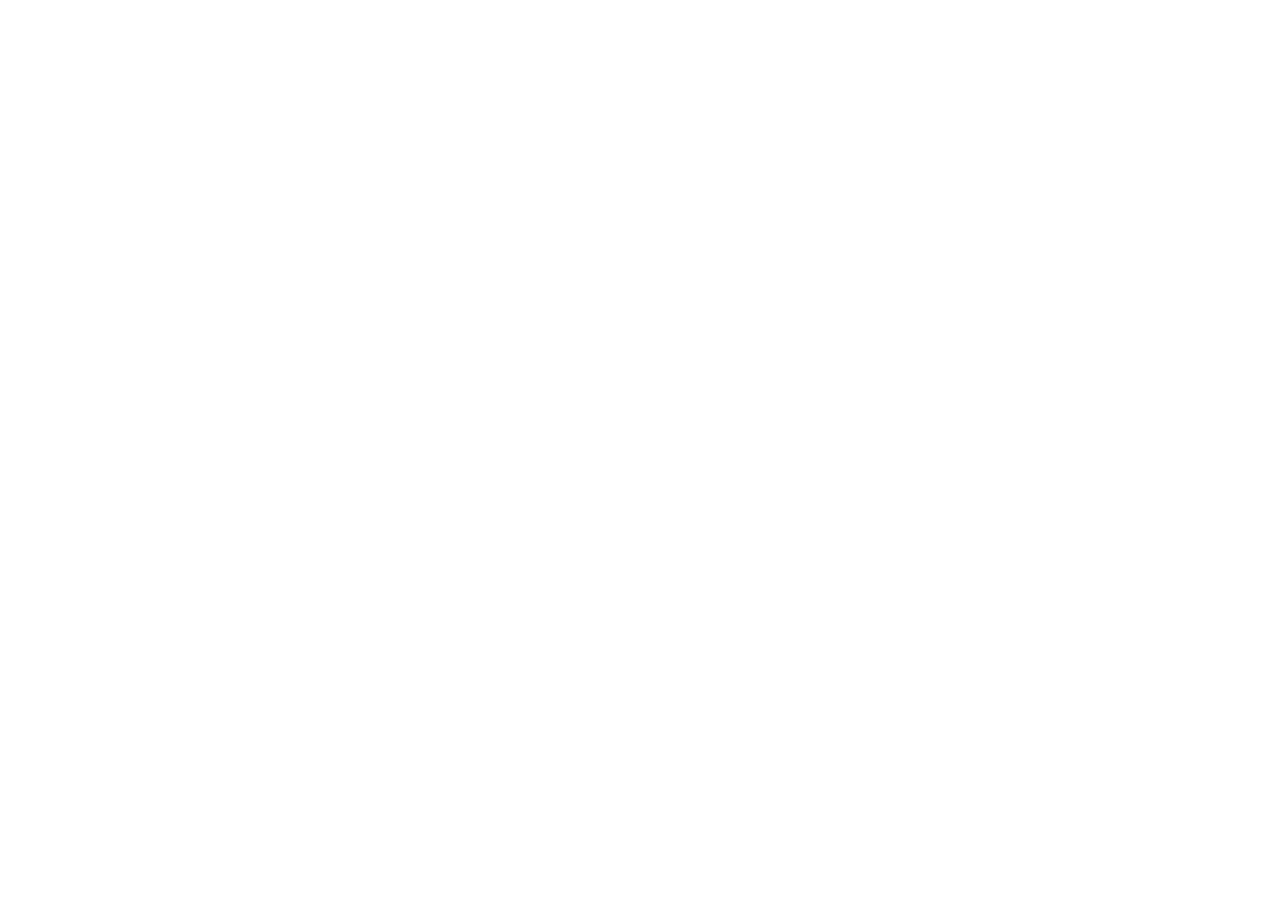
==== templates/index.html @ a6ef11ea "Initial wedding website" ====
<!doctype html>
<html lang="es">
<head>
  <meta charset="utf-8">
  <meta name="viewport" content="width=device-width, initial-scale=1, viewport-fit=cover">
  <meta name="theme-color" content="#f7f2e8">
  <title>Madro & David · Boda</title>
  <link rel="preconnect" href="https://fonts.googleapis.com">
  <link rel="preconnect" href="https://fonts.gstatic.com" crossorigin>
  <link href="https://fonts.googleapis.com/css2?family=Cormorant+Garamond:ital,wght@0,500;0,600;1,500&family=Josefin+Sans:wght@300;400;500;600&display=swap" rel="stylesheet">
  <link rel="stylesheet" href="../static/css/style.css">
  <link rel="stylesheet" href="../static/css/curtain.css">
  <script defer src="../static/js/app.js"></script>
</head>
<body class="index-page">
  <main class="page">
    <div class="index-bg" aria-hidden="true"><div class="index-bg__grain"></div><div class="index-bg__glow"></div></div>
    <header class="hero hero--welcome">
      <p class="eyebrow">Boda · 18 de julio de 2026</p>
      <div class="botanical-line" aria-hidden="true">❦</div>
      <h1 class="names"><span>Madro</span><span class="names__amp">&</span><span>David</span></h1>
      <p class="date">18 de julio de 2026</p>
      <p class="lead">Estás a punto de formar parte de nuestro álbum. Cuéntanos quién eres y acepta tus tres pequeñas misiones.</p>
    </header>
    <section class="card welcome-card">
      <p class="section-kicker">Tu aventura empieza aquí</p>
      <h2 class="card__title">Cuéntanos quién eres</h2>
      <p class="card__desc">Con estos datos recuperaremos tus misiones si ya has participado.</p>
      <form id="registro-form" class="form" novalidate>
        <div class="field"><input type="text" name="nombre" id="nombre" autocomplete="given-name" required placeholder=" "><label for="nombre">Nombre</label></div>
        <div class="field"><input type="text" name="apellido1" id="apellido1" autocomplete="family-name" required placeholder=" "><label for="apellido1">Primer apellido</label></div>
        <div class="field"><input type="text" name="apellido2" id="apellido2" autocomplete="additional-name" required placeholder=" "><label for="apellido2">Segundo apellido</label></div>
        <button type="submit" class="btn">Descubrir mis misiones <span aria-hidden="true">→</span></button>
        <div id="form-alert" class="alert" role="alert" aria-live="polite"></div>
      </form>
    </section>
    <footer class="footer">Con cariño, Madro & David</footer>
  </main>
</body>
</html>
---- static/css/style.css ----
:root{--cream:#f7f2e8;--paper:#fffdf8;--ink:#3d372d;--sage:#718068;--sage-dark:#53634d;--terracotta:#af7659;--gold:#b78b56;--line:rgba(75,62,45,.14);--muted:#756e63}*{box-sizing:border-box}html,body{margin:0;min-height:100%;background:var(--cream);color:var(--ink)}body{font-family:"Josefin Sans",sans-serif;font-size:16px}.page{min-height:100vh;max-width:570px;margin:auto;padding:20px 18px 36px;position:relative}.index-bg{position:fixed;inset:0;pointer-events:none;z-index:-1;background:radial-gradient(circle at 90% 12%,rgba(183,139,86,.15),transparent 24rem),radial-gradient(circle at 8% 80%,rgba(113,128,104,.12),transparent 25rem)}.index-bg__grain{inset:0;position:absolute;opacity:.23;background-image:radial-gradient(rgba(61,55,45,.25) .55px,transparent .7px);background-size:7px 7px}.hero{text-align:center;padding:24px 6px 17px}.hero--welcome{padding-top:38px}.eyebrow,.section-kicker{font-size:10px;letter-spacing:.19em;text-transform:uppercase;color:var(--sage-dark);font-weight:600}.eyebrow{margin:0 0 12px}.botanical-line{color:var(--gold);font-size:22px;line-height:1}.names{font:600 clamp(44px,13vw,65px)/.86 "Cormorant Garamond",serif;margin:11px 0 14px;letter-spacing:-.035em}.names span{display:inline-block}.names__amp{color:var(--terracotta);font-size:.72em;font-style:italic;padding:0 .07em}.date,.subtitle{color:var(--muted);margin:0;font-size:14px}.lead{max-width:34ch;margin:20px auto 0;color:var(--muted);font-size:14px;line-height:1.6}.card,.mission-card{background:rgba(255,253,248,.8);border:1px solid var(--line);box-shadow:0 14px 38px rgba(79,63,40,.08)}.card{border-radius:5px;padding:24px 20px;position:relative}.card:before,.card:after{content:"";position:absolute;width:30px;border-top:1px solid var(--gold);top:14px}.card:before{left:14px}.card:after{right:14px}.welcome-card{margin-top:7px}.section-kicker{margin:0 0 7px}.card__title{font:600 31px/1 "Cormorant Garamond",serif;margin:0 0 9px}.card__desc{color:var(--muted);font-size:13px;line-height:1.5;margin:0 0 13px}.form{display:flex;flex-direction:column;gap:12px}.field{position:relative;padding-top:17px}.field input,.input{width:100%;background:transparent;border:0;border-bottom:1px solid var(--line);border-radius:0;color:var(--ink);font:16px "Josefin Sans",sans-serif;outline:0;padding:8px 1px}.field input:focus,.input:focus{border-color:var(--sage)}.field label{position:absolute;bottom:30px;left:1px;color:var(--muted);transition:.18s ease}.field input:focus+label,.field input:not(:placeholder-shown)+label{color:var(--sage-dark);font-size:11px;transform:translateY(-18px)}.btn{border:0;border-radius:2px;background:var(--sage-dark);color:#fffdf8;cursor:pointer;font:600 12px "Josefin Sans",sans-serif;letter-spacing:.1em;text-transform:uppercase;margin-top:10px;padding:16px;transition:transform .2s,background .2s}.btn:active{transform:scale(.98)}.btn:disabled{opacity:.7}.btn span{font-size:18px;margin-left:6px}.alert{display:none}.alert.error{display:block;color:#9c3f37;font-size:13px;margin-top:5px}.footer{color:var(--muted);font:italic 17px "Cormorant Garamond",serif;text-align:center;margin-top:25px}.top-bar{padding-top:4px}.link{color:var(--sage-dark);font-size:12px;text-decoration:none}.ornament{display:block;color:var(--gold);letter-spacing:.3em;font-size:13px;margin-bottom:9px}.hero h1{font:600 42px/1 "Cormorant Garamond",serif;margin:5px 0 8px}.progress-wrap{text-align:center;margin:3px 0 13px}.progress-pill{border:1px solid rgba(113,128,104,.3);border-radius:30px;color:var(--sage-dark);display:inline-block;font-size:11px;letter-spacing:.08em;padding:9px 14px}.missions-intro{color:var(--muted);font-size:13px;line-height:1.5;margin:0 auto 16px;max-width:37ch;text-align:center}.mission-list{display:grid;gap:14px}.mission-card{border-radius:4px;padding:16px}.mission-header{align-items:center;display:flex;gap:12px}.mission-number{align-items:center;background:var(--sage);border-radius:50%;color:white;display:flex;flex:none;font:600 18px "Cormorant Garamond",serif;height:31px;justify-content:center;width:31px}.mission-text{font:600 22px/1.05 "Cormorant Garamond",serif;margin:0}.mission-body{margin-top:15px}.mission-preview{border-radius:3px;display:block;height:230px;object-fit:cover;width:100%}.upload-form{margin-top:4px}.upload-zone{align-items:center;background:rgba(113,128,104,.06);border:1px dashed rgba(83,99,77,.48);cursor:pointer;display:flex;flex-direction:column;padding:21px 12px;text-align:center}.upload-zone input{height:1px;opacity:0;position:absolute;width:1px}.icon{color:var(--terracotta);font-size:29px;line-height:1}.upload-hint{font:600 13px "Josefin Sans",sans-serif;margin-top:8px}.upload-subhint{color:var(--muted);font-size:10px;margin-top:5px}.mission-status{color:var(--muted);font-size:12px;margin:12px 0 1px;text-align:center}.mission-status.done{color:var(--sage-dark);font-weight:600}.mission-status.loading{color:var(--terracotta)}.gallery-grid{display:grid;gap:10px;grid-template-columns:1fr 1fr}.gallery-item{background:var(--paper);border:1px solid var(--line);border-radius:4px;overflow:hidden}.gallery-item img{display:block;height:155px;object-fit:cover;width:100%}.gallery-meta{padding:9px}.guest-name{font-size:11px;font-weight:600}.mission-label{color:var(--muted);font-size:10px;margin-top:4px}.stats-row{display:flex;gap:10px;margin:5px 0 15px}.stat-box{background:var(--paper);border:1px solid var(--line);flex:1;padding:13px;text-align:center}.num{font:600 29px/1 "Cormorant Garamond",serif}.label{color:var(--muted);font-size:10px;margin-top:4px;text-transform:uppercase}.empty-state{text-align:center}.footer-note{color:var(--muted);font-size:11px;text-align:center;margin:20px 0}.curtain{display:flex;inset:0;overflow:hidden;pointer-events:none;position:fixed;z-index:9999}.curtain__panel{background:linear-gradient(100deg,#e9e7df 0%,#fff 17%,#f3f1eb 43%,#fff 63%,#e4e2dc 100%);box-shadow:inset 0 0 35px rgba(64,56,45,.11);height:100%;position:relative;width:50%}.curtain__panel:after{background:repeating-linear-gradient(90deg,transparent 0,rgba(108,97,80,.07) 12px,transparent 27px);content:"";inset:0;position:absolute}.curtain--open .curtain__panel--left{animation:curtain-left 1.45s cubic-bezier(.65,0,.28,1) forwards}.curtain--open .curtain__panel--right{animation:curtain-right 1.45s cubic-bezier(.65,0,.28,1) forwards}@keyframes curtain-left{to{transform:translateX(-102%)}}@keyframes curtain-right{to{transform:translateX(102%)}}@media (min-width:600px){.page{padding-top:28px}.gallery-item img{height:190px}}@media (prefers-reduced-motion:reduce){*,*:before,*:after{animation-duration:.01ms!important;transition-duration:.01ms!important}}
---- static/css/curtain.css ----
.curtain{background:#fff!important}.curtain__panel{height:100%!important;overflow:hidden!important;position:relative!important;width:52%!important;will-change:transform}.curtain__panel--left{filter:drop-shadow(8px 0 9px rgba(53,43,30,.17))!important;margin-left:-2%;z-index:2}.curtain__panel--right{filter:drop-shadow(-8px 0 9px rgba(53,43,30,.17))!important;margin-right:-2%;z-index:1}.curtain__fabric{background:linear-gradient(90deg,#d9d8d2 0%,#f9f9f6 8%,#e4e3de 17%,#fff 26%,#e2e1dc 36%,#fbfbf9 47%,#dbdad5 58%,#fff 68%,#e2e1dc 79%,#fafaf7 89%,#d5d4ce 100%)!important;box-shadow:inset 0 0 46px rgba(79,68,55,.12),inset 0 -18px 30px rgba(112,101,84,.06);height:100%;position:absolute;width:100%}.curtain__fabric:before{background:repeating-linear-gradient(90deg,rgba(255,255,255,.25) 0 2px,rgba(76,67,55,.09) 3px 5px,rgba(255,255,255,.2) 7px 16px);content:"";inset:0;mix-blend-mode:multiply;opacity:.38;position:absolute}.curtain__fabric:after{background:linear-gradient(90deg,transparent,rgba(255,255,255,.75),transparent);content:"";height:100%;left:-30%;position:absolute;top:0;transform:skewX(-11deg);width:35%}.curtain__panel--left .curtain__fabric{clip-path:polygon(0 0,100% 0,96% 7%,100% 14%,94% 22%,99% 31%,93% 40%,99% 50%,94% 60%,100% 69%,95% 79%,100% 88%,96% 100%,0 100%)}.curtain__panel--right .curtain__fabric{clip-path:polygon(4% 0,100% 0,100% 100%,4% 100%,0 88%,5% 79%,0 69%,6% 60%,1% 50%,7% 40%,1% 31%,6% 22%,0 14%,4% 7%)}.curtain--open .curtain__panel--left{animation:curtain-wave-left 1.85s cubic-bezier(.65,.02,.22,1) forwards!important}.curtain--open .curtain__panel--right{animation:curtain-wave-right 1.85s cubic-bezier(.65,.02,.22,1) forwards!important}.curtain--open .curtain__fabric:after{animation:curtain-sheen 1.2s ease-out forwards}@keyframes curtain-wave-left{0%{transform:translateX(0) skewY(0)}28%{transform:translateX(-9%) skewY(.8deg)}100%{transform:translateX(-108%) skewY(3deg)}}@keyframes curtain-wave-right{0%{transform:translateX(0) skewY(0)}28%{transform:translateX(9%) skewY(-.8deg)}100%{transform:translateX(108%) skewY(-3deg)}}@keyframes curtain-sheen{to{transform:translateX(440%) skewX(-11deg)}}
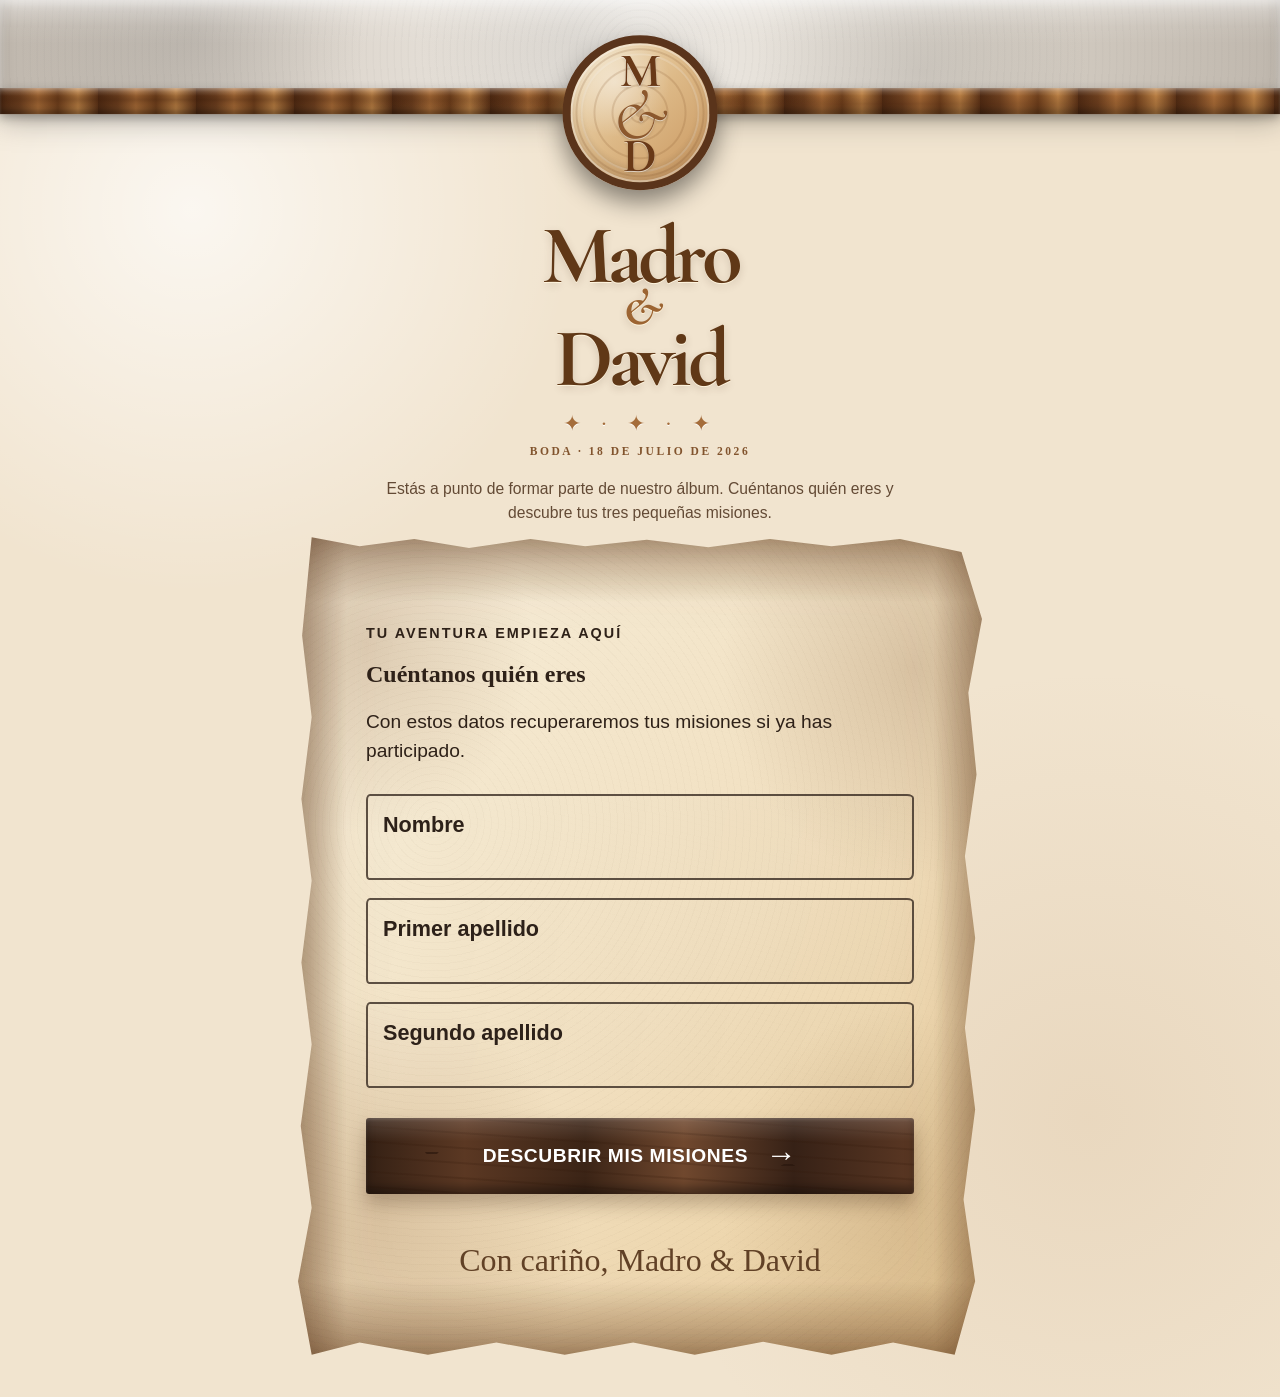
==== commit 5a3224be: "Actualiza la experiencia de bienvenida y misiones" ====
--- a/templates/index.html
+++ b/templates/index.html
@@ -3,38 +3,80 @@
 <head>
   <meta charset="utf-8">
   <meta name="viewport" content="width=device-width, initial-scale=1, viewport-fit=cover">
-  <meta name="theme-color" content="#f7f2e8">
-  <title>Madro & David · Boda</title>
+  <meta name="theme-color" content="#ead7b9">
+  <title>Madro &amp; David · Boda</title>
   <link rel="preconnect" href="https://fonts.googleapis.com">
   <link rel="preconnect" href="https://fonts.gstatic.com" crossorigin>
-  <link href="https://fonts.googleapis.com/css2?family=Cormorant+Garamond:ital,wght@0,500;0,600;1,500&family=Josefin+Sans:wght@300;400;500;600&display=swap" rel="stylesheet">
-  <link rel="stylesheet" href="../static/css/style.css">
-  <link rel="stylesheet" href="../static/css/curtain.css">
+  <link href="https://fonts.googleapis.com/css2?family=Cormorant+Garamond:ital,wght@0,500;0,600;0,700;1,500&family=Josefin+Sans:wght@300;400;500;600&display=swap" rel="stylesheet">
+  <link rel="stylesheet" href="../static/css/header-support.css">
+  <link rel="stylesheet" href="../static/css/form-pergamino.css">
+  <link rel="stylesheet" href="../static/css/wedding-copy.css">
+  <link rel="stylesheet" href="../static/css/curtains-stage.css">
   <script defer src="../static/js/app.js"></script>
+  <script defer src="../static/js/curtains-stage.js"></script>
+  <style>
+    * { box-sizing: border-box; }
+    html, body { min-height: 100%; margin: 0; }
+    body {
+      min-height: 100dvh;
+      overflow-x: hidden;
+      background:
+        radial-gradient(circle at 15% 15%, rgba(255,255,255,.7), transparent 24rem),
+        radial-gradient(circle at 85% 80%, rgba(185,141,91,.14), transparent 28rem),
+        #f1e4cf;
+    }
+  </style>
 </head>
 <body class="index-page">
-  <main class="page">
-    <div class="index-bg" aria-hidden="true"><div class="index-bg__grain"></div><div class="index-bg__glow"></div></div>
-    <header class="hero hero--welcome">
-      <p class="eyebrow">Boda · 18 de julio de 2026</p>
-      <div class="botanical-line" aria-hidden="true">❦</div>
-      <h1 class="names"><span>Madro</span><span class="names__amp">&</span><span>David</span></h1>
-      <p class="date">18 de julio de 2026</p>
-      <p class="lead">Estás a punto de formar parte de nuestro álbum. Cuéntanos quién eres y acepta tus tres pequeñas misiones.</p>
+  <header class="top-support" aria-hidden="true">
+    <div class="wood-medallion">
+      <span class="letter top-letter">M</span>
+      <span class="ampersand">&amp;</span>
+      <span class="letter bottom-letter">D</span>
+    </div>
+  </header>
+
+  <main class="pergamino">
+    <header class="wedding-hero">
+      <h1 class="wedding-hero__names"><span>Madro</span><span class="wedding-hero__amp">&amp;</span><span>David</span></h1>
+      <div class="wedding-hero__divider" aria-hidden="true">✦ · ✦ · ✦</div>
+      <p class="wedding-hero__date">Boda · 18 de julio de 2026</p>
+      <p class="wedding-hero__message">Estás a punto de formar parte de nuestro álbum. Cuéntanos quién eres y descubre tus tres pequeñas misiones.</p>
     </header>
-    <section class="card welcome-card">
-      <p class="section-kicker">Tu aventura empieza aquí</p>
-      <h2 class="card__title">Cuéntanos quién eres</h2>
-      <p class="card__desc">Con estos datos recuperaremos tus misiones si ya has participado.</p>
-      <form id="registro-form" class="form" novalidate>
-        <div class="field"><input type="text" name="nombre" id="nombre" autocomplete="given-name" required placeholder=" "><label for="nombre">Nombre</label></div>
-        <div class="field"><input type="text" name="apellido1" id="apellido1" autocomplete="family-name" required placeholder=" "><label for="apellido1">Primer apellido</label></div>
-        <div class="field"><input type="text" name="apellido2" id="apellido2" autocomplete="additional-name" required placeholder=" "><label for="apellido2">Segundo apellido</label></div>
-        <button type="submit" class="btn">Descubrir mis misiones <span aria-hidden="true">→</span></button>
+
+    <section class="pergamino__papel">
+      <form id="registro-form" class="formulario" novalidate>
+        <div class="intro">
+          <span class="eyebrow">Tu aventura empieza aquí</span>
+          <h2>Cuéntanos quién eres</h2>
+          <p>Con estos datos recuperaremos tus misiones si ya has participado.</p>
+        </div>
+
+        <div class="campos">
+          <div class="campo">
+            <input type="text" name="nombre" id="nombre" autocomplete="given-name" required placeholder=" ">
+            <label for="nombre">Nombre</label>
+          </div>
+          <div class="campo">
+            <input type="text" name="apellido1" id="apellido1" autocomplete="family-name" required placeholder=" ">
+            <label for="apellido1">Primer apellido</label>
+          </div>
+          <div class="campo">
+            <input type="text" name="apellido2" id="apellido2" autocomplete="additional-name" required placeholder=" ">
+            <label for="apellido2">Segundo apellido</label>
+          </div>
+        </div>
+
+        <button type="submit" class="boton-madera">Descubrir mis misiones <span class="flecha" aria-hidden="true">→</span></button>
         <div id="form-alert" class="alert" role="alert" aria-live="polite"></div>
+        <p class="firma">Con cariño, Madro &amp; David</p>
       </form>
     </section>
-    <footer class="footer">Con cariño, Madro & David</footer>
   </main>
+
+  <div class="curtain-stage" aria-hidden="true">
+    <div class="curtain-plane left"></div>
+    <div class="curtain-plane right"></div>
+  </div>
 </body>
 </html>
--- a/static/css/header-support.css
+++ b/static/css/header-support.css
@@ -0,0 +1 @@
+:root{--support-height:105px}.top-support{background:linear-gradient(to bottom,rgba(255,255,255,.42),rgba(255,255,255,.08) 25%,transparent 42%),radial-gradient(circle at 15% 30%,rgba(60,60,60,.15),transparent 16%),radial-gradient(circle at 72% 68%,rgba(90,90,90,.14),transparent 18%),radial-gradient(circle at 45% 42%,rgba(75,75,75,.10),transparent 22%),repeating-radial-gradient(circle,rgba(90,90,90,.03) 0,rgba(90,90,90,.03) 1px,transparent 2px,transparent 7px),linear-gradient(90deg,#bfb7ad,#ddd6cd 25%,#efebe5 50%,#d9d2c8 75%,#bfb7ad);box-shadow:inset 0 3px 8px rgba(255,255,255,.45),inset 0 -10px 16px rgba(0,0,0,.12),0 12px 30px rgba(0,0,0,.35);height:var(--support-height);overflow:visible;position:relative;width:100%;z-index:10}.top-support:after{background:linear-gradient(to bottom,rgba(255,255,255,.22),transparent 30%),radial-gradient(ellipse at 15% 45%,rgba(50,20,5,.35),transparent 45%),radial-gradient(ellipse at 70% 60%,rgba(60,25,8,.28),transparent 45%),repeating-linear-gradient(90deg,#4e2a13 0,#6e4120 20px,#a96d38 38px,#70411d 58px,#bb8145 78px,#5d3418 98px);box-shadow:inset 0 2px 3px rgba(255,255,255,.18),inset 0 -5px 6px rgba(0,0,0,.35),0 4px 10px rgba(0,0,0,.25);content:"";height:26px;left:0;position:absolute;right:0;top:100%;transform:translateY(-65%);z-index:1}.wood-medallion{align-items:center;aspect-ratio:1;background:radial-gradient(circle at center,rgba(125,75,35,.22) 0 4px,transparent 5px),repeating-radial-gradient(circle,transparent 0,transparent 8px,rgba(130,82,40,.18) 9px,rgba(130,82,40,.18) 10px,transparent 11px,transparent 18px),radial-gradient(circle at 32% 28%,rgba(255,255,255,.45),transparent 40%),linear-gradient(135deg,#f2e3c3,#ddb987,#c8955d);border:8px solid #5a341b;border-radius:50%;box-shadow:0 12px 25px rgba(0,0,0,.45),inset 0 0 0 2px rgba(255,255,255,.35),inset 0 -8px 12px rgba(80,45,20,.18);display:flex;flex-direction:column;justify-content:center;left:50%;position:absolute;top:100%;transform:translate(-50%,-45%);width:155px;z-index:10}.wood-medallion:before{border-radius:50%;box-shadow:inset 0 0 0 2px rgba(255,255,255,.18),inset 0 -3px 6px rgba(0,0,0,.08);content:"";inset:10px;position:absolute}.letter,.ampersand{position:relative;z-index:2}.letter{color:#693917;font-family:"Cormorant Garamond",serif;font-size:48px;font-weight:700;line-height:1;text-shadow:0 1px rgba(255,255,255,.55),0 2px 3px rgba(0,0,0,.15)}.top-letter{margin-top:2px}.bottom-letter{margin-top:-4px}.ampersand{color:#8c582d;font-family:"Cormorant Garamond",serif;font-size:72px;font-style:italic;line-height:.9;margin:-12px 0;text-shadow:0 1px rgba(255,255,255,.55),0 2px 3px rgba(0,0,0,.15)}
--- a/static/css/form-pergamino.css
+++ b/static/css/form-pergamino.css
@@ -0,0 +1 @@
+.pergamino{margin:0 auto;max-width:720px;padding:70px 18px 42px;width:94vw}.pergamino__papel{background:radial-gradient(ellipse at 10% 13%,rgba(119,71,28,.2),transparent 19%),radial-gradient(ellipse at 90% 16%,rgba(106,62,25,.18),transparent 22%),radial-gradient(ellipse at 12% 84%,rgba(124,75,29,.2),transparent 24%),radial-gradient(ellipse at 88% 82%,rgba(111,67,27,.16),transparent 21%),repeating-radial-gradient(circle at 20% 35%,rgba(104,80,55,.028) 0 1px,transparent 1px 7px),linear-gradient(135deg,#f8f0df 0%,#f4e7cd 28%,#f1dfbf 55%,#e9cc99 100%);box-shadow:inset 0 0 95px rgba(110,67,24,.18),inset 22px 0 30px rgba(86,50,20,.1),inset -22px 0 30px rgba(86,50,20,.1),0 25px 55px rgba(0,0,0,.42);clip-path:polygon(2% 0,9% 1.1%,17% .2%,25% 1.3%,34% .2%,42% 1.1%,51% .3%,60% 1.2%,69% .2%,78% 1.1%,88% .2%,97% 1.8%,100% 10%,98% 19%,99.2% 29%,97.5% 39%,99% 49%,97.5% 60%,99% 70%,97.3% 81%,99% 91%,96% 100%,87% 98.5%,78% 100%,68% 98.4%,58% 100%,49% 98.5%,39% 100%,29% 98.5%,19% 100%,9% 98.5%,2% 100%,0 91%,2% 82%,.4% 72%,2% 62%,.5% 52%,2% 42%,.5% 32%,2% 22%,.6% 12%);min-height:700px;overflow:hidden;padding:clamp(48px,8vw,88px) clamp(26px,7vw,68px) clamp(42px,7vw,76px);position:relative}.pergamino__papel:before{background:linear-gradient(to bottom,rgba(95,52,15,.38),transparent 8%),linear-gradient(to top,rgba(95,52,15,.4),transparent 9%),linear-gradient(to right,rgba(95,52,15,.32),transparent 7%),linear-gradient(to left,rgba(95,52,15,.32),transparent 7%);content:"";inset:0;mix-blend-mode:multiply;pointer-events:none;position:absolute}.pergamino__papel:after{background:repeating-linear-gradient(14deg,transparent 0 5px,rgba(109,85,58,.045) 6px);content:"";inset:0;mix-blend-mode:multiply;opacity:.22;pointer-events:none;position:absolute}.formulario{color:#2e2118;position:relative;z-index:2}.intro{margin-bottom:28px}.formulario .eyebrow{display:block;font-family:Arial,sans-serif;font-size:clamp(.7rem,1.7vw,.9rem);font-weight:800;letter-spacing:.14em;margin-bottom:8px;text-transform:uppercase}.formulario h1{font-family:Georgia,serif;font-size:clamp(2.2rem,6vw,4.8rem);letter-spacing:-.04em;line-height:.95;margin:0}.intro p{font-family:Arial,sans-serif;font-size:clamp(.95rem,2vw,1.2rem);line-height:1.5;margin:15px 0 0}.campos{display:grid;gap:18px}.campo{position:relative}.campo label{color:#2d2119;font-family:Arial,sans-serif;font-size:clamp(1rem,2.2vw,1.35rem);font-weight:700;left:17px;pointer-events:none;position:absolute;top:18px;transition:transform .16s,font-size .16s,opacity .16s;z-index:2}.campo input{background:linear-gradient(105deg,rgba(255,255,255,.05),rgba(108,76,43,.025));border:2px solid rgba(51,38,29,.78);border-radius:4px 7px 5px 3px/6px 4px 7px 5px;color:#2c2119;font-family:Arial,sans-serif;font-size:1.1rem;min-height:86px;outline:0;padding:32px 17px 13px;width:100%}.campo input:focus{background:rgba(255,250,234,.2);border-color:#74431e;box-shadow:0 0 0 4px rgba(116,67,30,.12)}.campo input:focus+label,.campo input:not(:placeholder-shown)+label{font-size:.72rem;letter-spacing:.08em;opacity:.68;text-transform:uppercase;transform:translateY(-10px)}.boton-madera{align-items:center;background:linear-gradient(to bottom,rgba(255,255,255,.15),transparent 31%),radial-gradient(ellipse at 12% 46%,rgba(25,10,3,.45) 0 8px,transparent 9px),radial-gradient(ellipse at 77% 62%,rgba(25,10,3,.35) 0 7px,transparent 8px),repeating-linear-gradient(4deg,transparent 0 6px,rgba(49,23,8,.2) 7px 8px,transparent 9px 15px),linear-gradient(90deg,#342014,#5b3823 18%,#3b2416 40%,#70482e 58%,#362116 78%,#5a3723);border:0;border-radius:3px;box-shadow:inset 0 2px 3px rgba(255,255,255,.13),inset 0 -7px 9px rgba(0,0,0,.34),0 10px 18px rgba(67,39,18,.29);color:#fff;cursor:pointer;display:flex;font-family:Arial,sans-serif;font-size:clamp(.95rem,2vw,1.2rem);font-weight:900;gap:18px;justify-content:center;letter-spacing:.03em;margin-top:30px;min-height:76px;padding:17px 22px;text-transform:uppercase;width:100%}.firma{color:#614126;font-family:"Brush Script MT","Segoe Script",cursive;font-size:clamp(1.3rem,4vw,2rem);margin:48px 0 0;text-align:center}.flecha{font-size:1.6em;line-height:1}#form-alert{color:#8d2d21;margin:14px 0 0;text-align:center}@media(max-width:600px){.pergamino{padding-top:56px}.pergamino__papel{min-height:650px}.campo input{min-height:72px}.campo label{left:14px;top:15px}.boton-madera{min-height:66px;margin-top:24px}}
--- a/static/css/wedding-copy.css
+++ b/static/css/wedding-copy.css
@@ -0,0 +1 @@
+.wedding-hero{color:#603817;padding:48px 18px 12px;text-align:center}.wedding-hero__names{font-family:"Cormorant Garamond",Georgia,serif;font-size:clamp(3rem,14vw,5.2rem);font-weight:700;letter-spacing:-.06em;line-height:.8;margin:0;text-shadow:0 1px #fff5de,0 3px 8px rgba(71,40,16,.16)}.wedding-hero__names span{display:block}.wedding-hero__amp{color:#9c6432;font-size:.62em;font-style:italic;line-height:.55;margin:.08em 0}.wedding-hero__divider{color:#a56d3b;font-size:1.35rem;letter-spacing:.35em;margin:18px 0 8px;text-shadow:0 1px #fff}.wedding-hero__date{color:#82542e;font-family:Georgia,serif;font-size:.72rem;font-weight:700;letter-spacing:.22em;margin:0;text-transform:uppercase}.wedding-hero__message{color:#634a35;font-family:Arial,sans-serif;font-size:.98rem;line-height:1.55;margin:20px auto 0;max-width:35rem}
--- a/static/css/curtains-stage.css
+++ b/static/css/curtains-stage.css
@@ -0,0 +1 @@
+.curtain-stage{inset:0;overflow:hidden;pointer-events:none;position:fixed;z-index:11000}.curtain-plane{background:linear-gradient(90deg,#d2d2ce 0%,#fff 9%,#e3e3de 19%,#fafaf8 31%,#d7d7d2 44%,#fff 56%,#e1e1dc 70%,#fdfdfb 84%,#d1d1cc 100%);box-shadow:inset 0 0 42px rgba(57,49,40,.15);height:100%;overflow:hidden;position:absolute;top:0;width:51%}.curtain-plane:before{animation:curtain-wave 3.8s ease-in-out infinite;background:repeating-linear-gradient(90deg,rgba(255,255,255,.38) 0 4px,rgba(79,71,61,.12) 7px 10px,rgba(255,255,255,.3) 16px 27px);content:"";inset:-5% -8%;position:absolute}.curtain-plane:after{background:linear-gradient(90deg,transparent,rgba(255,255,255,.7),transparent);content:"";height:100%;position:absolute;top:0;width:18%}.curtain-plane.left{left:0}.curtain-plane.left:after{right:0}.curtain-plane.right{right:0}.curtain-plane.right:before{animation-delay:-1.9s}.curtain-plane.right:after{left:0}.curtain-stage--open .curtain-plane.left{transform:translateX(-106%) skewY(2deg)}.curtain-stage--open .curtain-plane.right{transform:translateX(106%) skewY(-2deg)}.curtain-plane{transition:transform 2.7s cubic-bezier(.65,0,.2,1)}@keyframes curtain-wave{0%{transform:translateX(0) skewY(0) scaleX(1)}25%{transform:translateX(-1.5%) skewY(1.8deg) scaleX(1.03)}50%{transform:translateX(1%) skewY(-1.5deg) scaleX(.98)}75%{transform:translateX(-.8%) skewY(.8deg) scaleX(1.02)}100%{transform:translateX(0) skewY(0) scaleX(1)}}
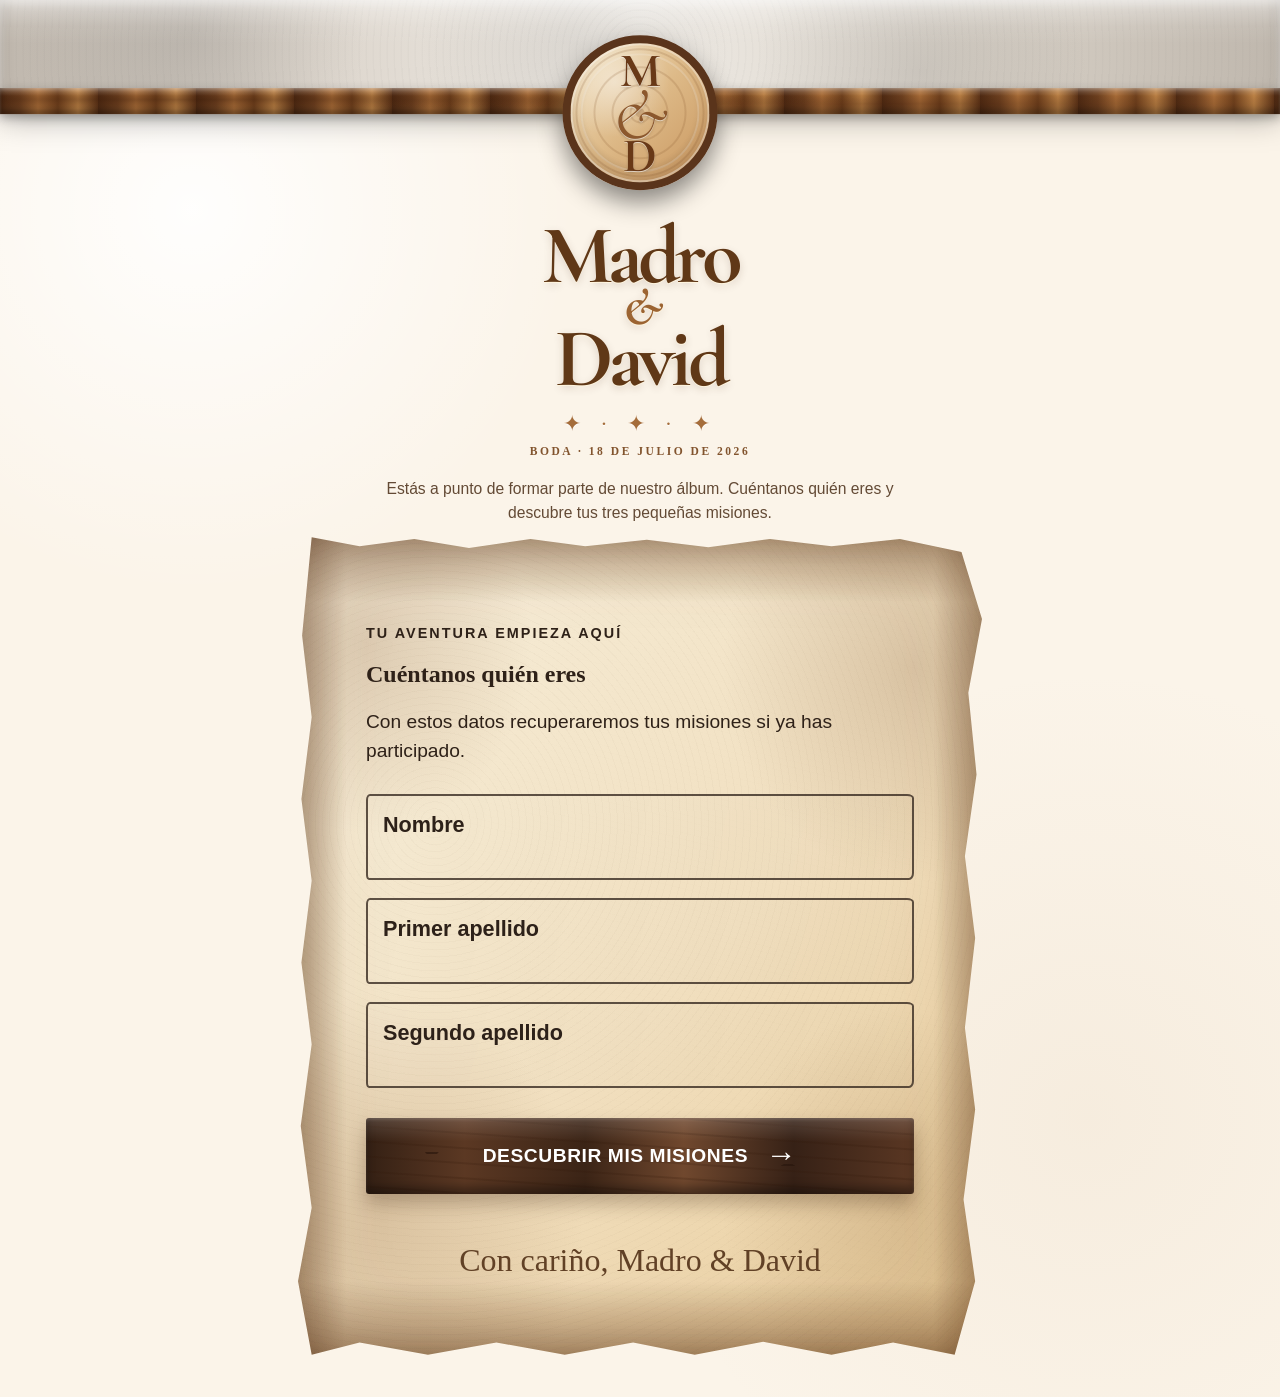
==== commit c596500e: "Aclara el fondo y añade guía de configuración" ====
--- a/templates/index.html
+++ b/templates/index.html
@@ -21,9 +21,9 @@
       min-height: 100dvh;
       overflow-x: hidden;
       background:
-        radial-gradient(circle at 15% 15%, rgba(255,255,255,.7), transparent 24rem),
-        radial-gradient(circle at 85% 80%, rgba(185,141,91,.14), transparent 28rem),
-        #f1e4cf;
+        radial-gradient(circle at 15% 15%, rgba(255,255,255,.9), transparent 24rem),
+        radial-gradient(circle at 85% 80%, rgba(202,169,126,.10), transparent 28rem),
+        #fbf4e9;
     }
   </style>
 </head>
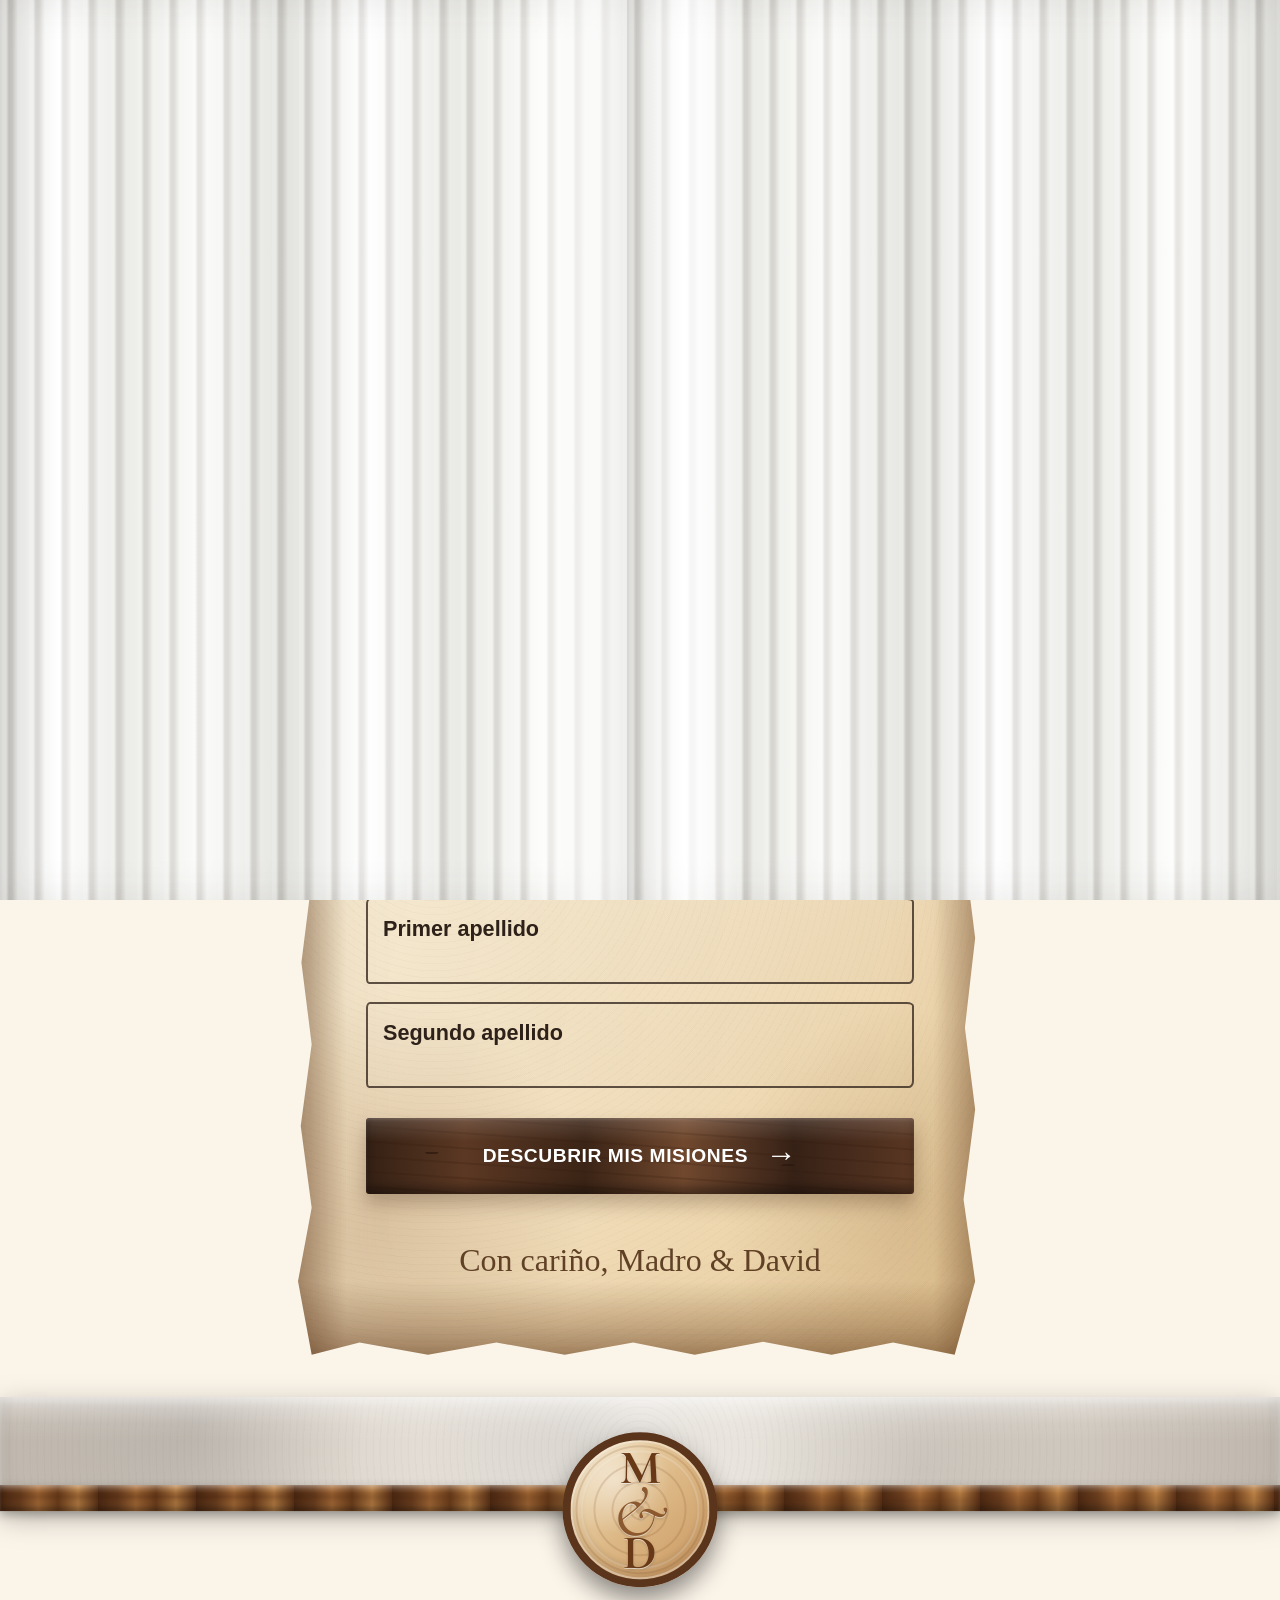
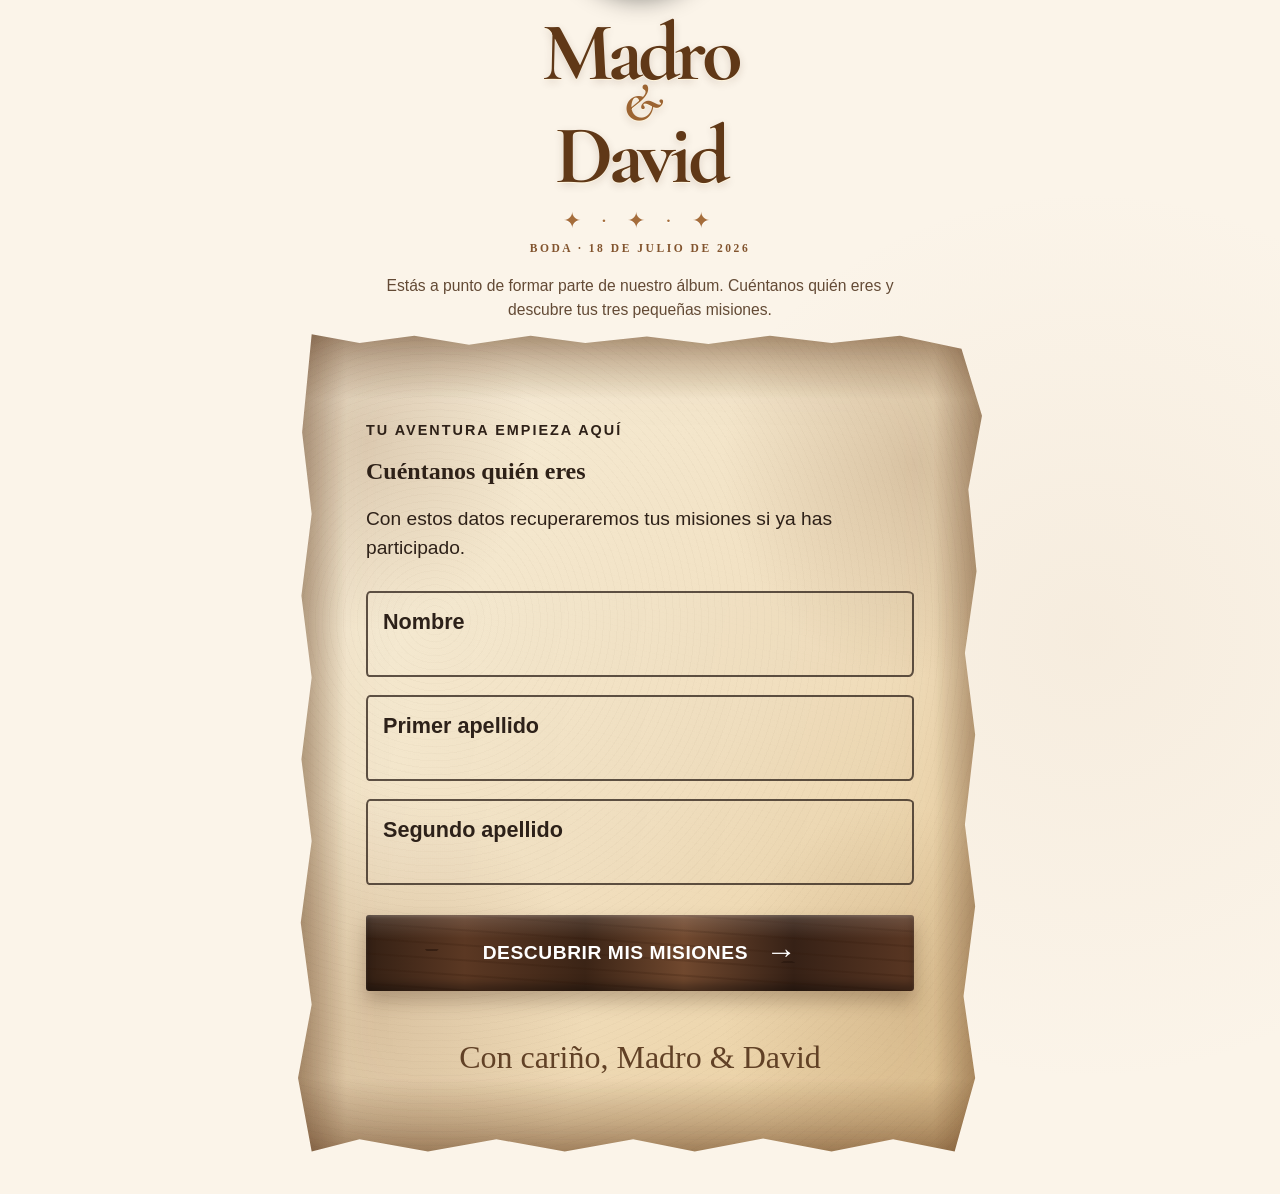
==== commit 0b7654b0: "Merge branch 'main' of https://github.com/MigueldeVicente/bodaMadroyDavid" ====
--- a/templates/index.html
+++ b/templates/index.html
@@ -80,3 +80,86 @@
   </div>
 </body>
 </html>
+
+<!doctype html>
+<html lang="es">
+<head>
+  <meta charset="utf-8">
+  <meta name="viewport" content="width=device-width, initial-scale=1, viewport-fit=cover">
+  <meta name="theme-color" content="#ead7b9">
+  <title>Madro &amp; David · Boda</title>
+  <link rel="preconnect" href="https://fonts.googleapis.com">
+  <link rel="preconnect" href="https://fonts.gstatic.com" crossorigin>
+  <link href="https://fonts.googleapis.com/css2?family=Cormorant+Garamond:ital,wght@0,500;0,600;0,700;1,500&family=Josefin+Sans:wght@300;400;500;600&display=swap" rel="stylesheet">
+  <link rel="stylesheet" href="/static/css/header-support.css">
+  <link rel="stylesheet" href="/static/css/form-pergamino.css">
+  <link rel="stylesheet" href="/static/css/wedding-copy.css">
+  <link rel="stylesheet" href="/static/css/curtains-stage.css">
+  <script defer src="/static/js/app.js"></script>
+  <script defer src="/static/js/curtains-stage.js"></script>
+  <style>
+    * { box-sizing: border-box; }
+    html, body { min-height: 100%; margin: 0; }
+    body {
+      min-height: 100dvh;
+      overflow-x: hidden;
+      background:
+        radial-gradient(circle at 15% 15%, rgba(255,255,255,.9), transparent 24rem),
+        radial-gradient(circle at 85% 80%, rgba(202,169,126,.10), transparent 28rem),
+        #fbf4e9;
+    }
+  </style>
+</head>
+<body class="index-page">
+  <header class="top-support" aria-hidden="true">
+    <div class="wood-medallion">
+      <span class="letter top-letter">M</span>
+      <span class="ampersand">&amp;</span>
+      <span class="letter bottom-letter">D</span>
+    </div>
+  </header>
+
+  <main class="pergamino">
+    <header class="wedding-hero">
+      <h1 class="wedding-hero__names"><span>Madro</span><span class="wedding-hero__amp">&amp;</span><span>David</span></h1>
+      <div class="wedding-hero__divider" aria-hidden="true">✦ · ✦ · ✦</div>
+      <p class="wedding-hero__date">Boda · 18 de julio de 2026</p>
+      <p class="wedding-hero__message">Estás a punto de formar parte de nuestro álbum. Cuéntanos quién eres y descubre tus tres pequeñas misiones.</p>
+    </header>
+
+    <section class="pergamino__papel">
+      <form id="registro-form" class="formulario" novalidate>
+        <div class="intro">
+          <span class="eyebrow">Tu aventura empieza aquí</span>
+          <h2>Cuéntanos quién eres</h2>
+          <p>Con estos datos recuperaremos tus misiones si ya has participado.</p>
+        </div>
+
+        <div class="campos">
+          <div class="campo">
+            <input type="text" name="nombre" id="nombre" autocomplete="given-name" required placeholder=" ">
+            <label for="nombre">Nombre</label>
+          </div>
+          <div class="campo">
+            <input type="text" name="apellido1" id="apellido1" autocomplete="family-name" required placeholder=" ">
+            <label for="apellido1">Primer apellido</label>
+          </div>
+          <div class="campo">
+            <input type="text" name="apellido2" id="apellido2" autocomplete="additional-name" required placeholder=" ">
+            <label for="apellido2">Segundo apellido</label>
+          </div>
+        </div>
+
+        <button type="submit" class="boton-madera">Descubrir mis misiones <span class="flecha" aria-hidden="true">→</span></button>
+        <div id="form-alert" class="alert" role="alert" aria-live="polite"></div>
+        <p class="firma">Con cariño, Madro &amp; David</p>
+      </form>
+    </section>
+  </main>
+
+  <div class="curtain-stage" aria-hidden="true">
+    <div class="curtain-plane left"></div>
+    <div class="curtain-plane right"></div>
+  </div>
+</body>
+</html>
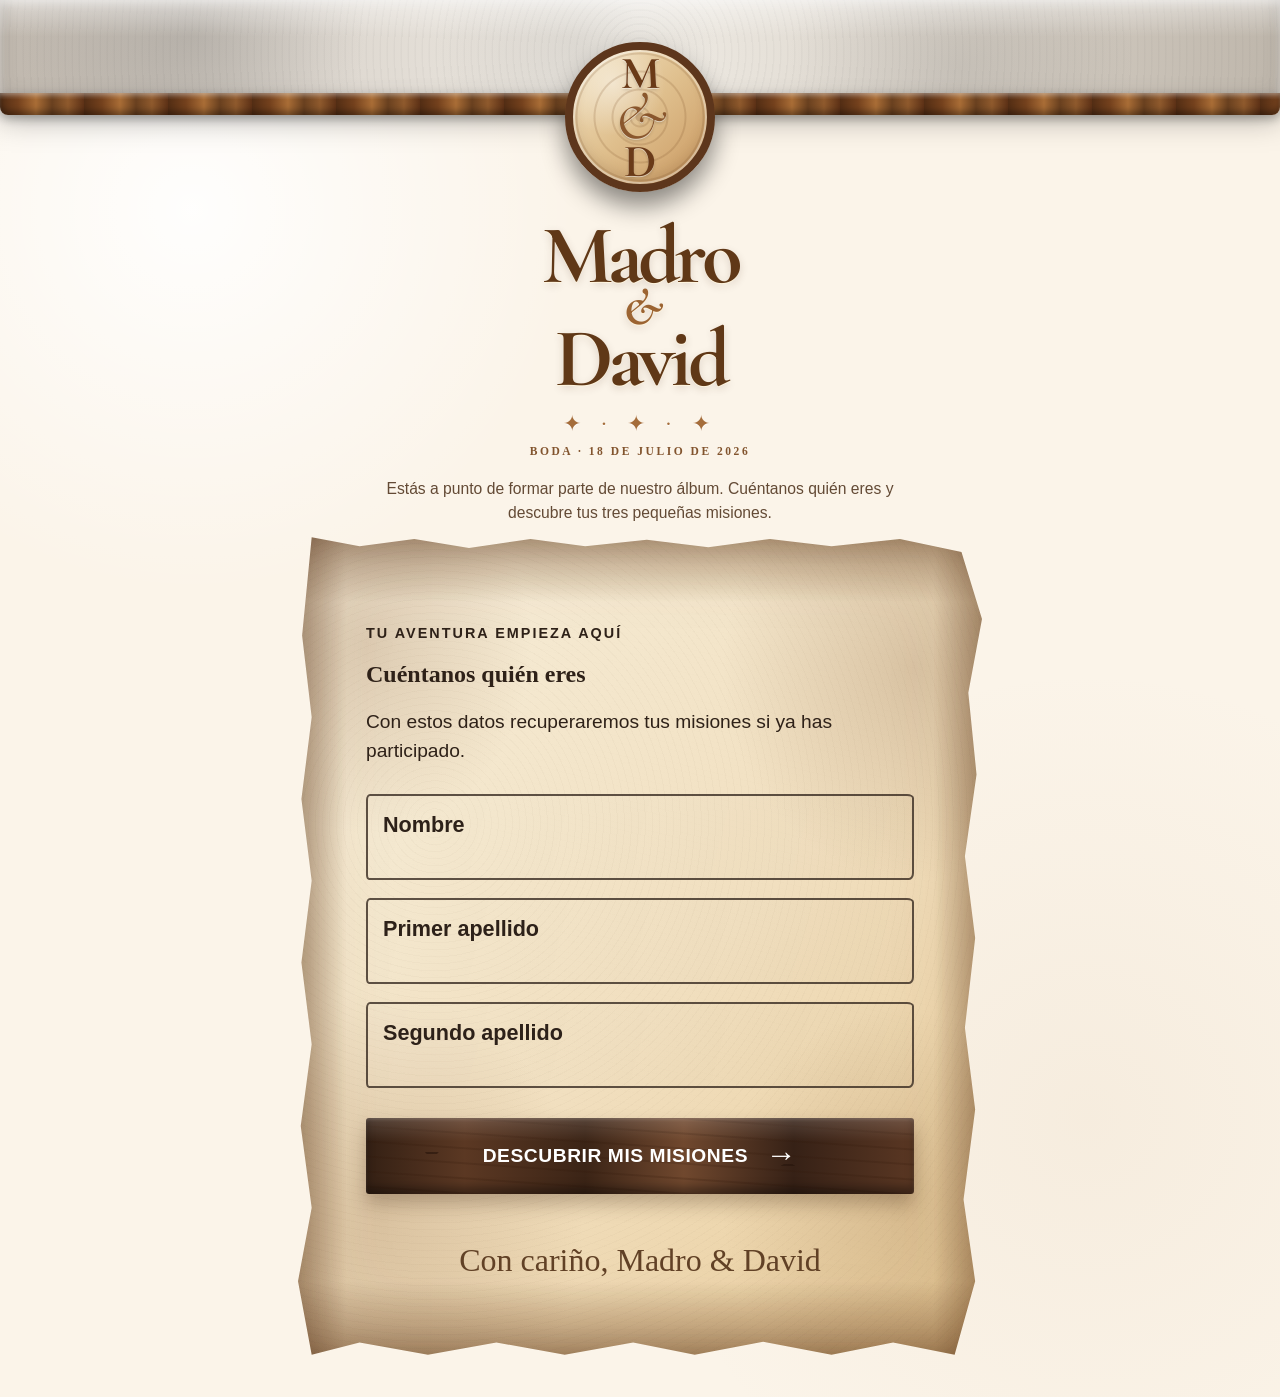
==== commit 45527a72: "Integra apertura de cortinas y corrige flujo de misiones" ====
--- a/templates/index.html
+++ b/templates/index.html
@@ -8,12 +8,12 @@
   <link rel="preconnect" href="https://fonts.googleapis.com">
   <link rel="preconnect" href="https://fonts.gstatic.com" crossorigin>
   <link href="https://fonts.googleapis.com/css2?family=Cormorant+Garamond:ital,wght@0,500;0,600;0,700;1,500&family=Josefin+Sans:wght@300;400;500;600&display=swap" rel="stylesheet">
-  <link rel="stylesheet" href="../static/css/header-support.css">
-  <link rel="stylesheet" href="../static/css/form-pergamino.css">
-  <link rel="stylesheet" href="../static/css/wedding-copy.css">
-  <link rel="stylesheet" href="../static/css/curtains-stage.css">
-  <script defer src="../static/js/app.js"></script>
-  <script defer src="../static/js/curtains-stage.js"></script>
+  <link rel="stylesheet" href="/static/css/header-support.css">
+  <link rel="stylesheet" href="/static/css/curtains-stage.css">
+  <link rel="stylesheet" href="/static/css/form-pergamino.css">
+  <link rel="stylesheet" href="/static/css/wedding-copy.css">
+  <script defer src="/static/js/app.js"></script>
+  <script defer src="/static/js/curtains-stage.js"></script>
   <style>
     * { box-sizing: border-box; }
     html, body { min-height: 100%; margin: 0; }
@@ -27,14 +27,20 @@
     }
   </style>
 </head>
-<body class="index-page">
+<body class="index-page curtain-active">
   <header class="top-support" aria-hidden="true">
     <div class="wood-medallion">
-      <span class="letter top-letter">M</span>
+      <span class="letter">M</span>
       <span class="ampersand">&amp;</span>
-      <span class="letter bottom-letter">D</span>
+      <span class="letter">D</span>
     </div>
   </header>
+
+  <div id="curtain-stage" class="curtain-stage" aria-hidden="true">
+    <div class="curtain curtain-left"></div>
+    <div class="curtain curtain-right"></div>
+    <div class="curtain-seam"></div>
+  </div>
 
   <main class="pergamino">
     <header class="wedding-hero">
@@ -74,92 +80,5 @@
     </section>
   </main>
 
-  <div class="curtain-stage" aria-hidden="true">
-    <div class="curtain-plane left"></div>
-    <div class="curtain-plane right"></div>
-  </div>
 </body>
 </html>
-
-<!doctype html>
-<html lang="es">
-<head>
-  <meta charset="utf-8">
-  <meta name="viewport" content="width=device-width, initial-scale=1, viewport-fit=cover">
-  <meta name="theme-color" content="#ead7b9">
-  <title>Madro &amp; David · Boda</title>
-  <link rel="preconnect" href="https://fonts.googleapis.com">
-  <link rel="preconnect" href="https://fonts.gstatic.com" crossorigin>
-  <link href="https://fonts.googleapis.com/css2?family=Cormorant+Garamond:ital,wght@0,500;0,600;0,700;1,500&family=Josefin+Sans:wght@300;400;500;600&display=swap" rel="stylesheet">
-  <link rel="stylesheet" href="/static/css/header-support.css">
-  <link rel="stylesheet" href="/static/css/form-pergamino.css">
-  <link rel="stylesheet" href="/static/css/wedding-copy.css">
-  <link rel="stylesheet" href="/static/css/curtains-stage.css">
-  <script defer src="/static/js/app.js"></script>
-  <script defer src="/static/js/curtains-stage.js"></script>
-  <style>
-    * { box-sizing: border-box; }
-    html, body { min-height: 100%; margin: 0; }
-    body {
-      min-height: 100dvh;
-      overflow-x: hidden;
-      background:
-        radial-gradient(circle at 15% 15%, rgba(255,255,255,.9), transparent 24rem),
-        radial-gradient(circle at 85% 80%, rgba(202,169,126,.10), transparent 28rem),
-        #fbf4e9;
-    }
-  </style>
-</head>
-<body class="index-page">
-  <header class="top-support" aria-hidden="true">
-    <div class="wood-medallion">
-      <span class="letter top-letter">M</span>
-      <span class="ampersand">&amp;</span>
-      <span class="letter bottom-letter">D</span>
-    </div>
-  </header>
-
-  <main class="pergamino">
-    <header class="wedding-hero">
-      <h1 class="wedding-hero__names"><span>Madro</span><span class="wedding-hero__amp">&amp;</span><span>David</span></h1>
-      <div class="wedding-hero__divider" aria-hidden="true">✦ · ✦ · ✦</div>
-      <p class="wedding-hero__date">Boda · 18 de julio de 2026</p>
-      <p class="wedding-hero__message">Estás a punto de formar parte de nuestro álbum. Cuéntanos quién eres y descubre tus tres pequeñas misiones.</p>
-    </header>
-
-    <section class="pergamino__papel">
-      <form id="registro-form" class="formulario" novalidate>
-        <div class="intro">
-          <span class="eyebrow">Tu aventura empieza aquí</span>
-          <h2>Cuéntanos quién eres</h2>
-          <p>Con estos datos recuperaremos tus misiones si ya has participado.</p>
-        </div>
-
-        <div class="campos">
-          <div class="campo">
-            <input type="text" name="nombre" id="nombre" autocomplete="given-name" required placeholder=" ">
-            <label for="nombre">Nombre</label>
-          </div>
-          <div class="campo">
-            <input type="text" name="apellido1" id="apellido1" autocomplete="family-name" required placeholder=" ">
-            <label for="apellido1">Primer apellido</label>
-          </div>
-          <div class="campo">
-            <input type="text" name="apellido2" id="apellido2" autocomplete="additional-name" required placeholder=" ">
-            <label for="apellido2">Segundo apellido</label>
-          </div>
-        </div>
-
-        <button type="submit" class="boton-madera">Descubrir mis misiones <span class="flecha" aria-hidden="true">→</span></button>
-        <div id="form-alert" class="alert" role="alert" aria-live="polite"></div>
-        <p class="firma">Con cariño, Madro &amp; David</p>
-      </form>
-    </section>
-  </main>
-
-  <div class="curtain-stage" aria-hidden="true">
-    <div class="curtain-plane left"></div>
-    <div class="curtain-plane right"></div>
-  </div>
-</body>
-</html>
--- a/static/css/header-support.css
+++ b/static/css/header-support.css
@@ -1 +1,113 @@
-:root{--support-height:105px}.top-support{background:linear-gradient(to bottom,rgba(255,255,255,.42),rgba(255,255,255,.08) 25%,transparent 42%),radial-gradient(circle at 15% 30%,rgba(60,60,60,.15),transparent 16%),radial-gradient(circle at 72% 68%,rgba(90,90,90,.14),transparent 18%),radial-gradient(circle at 45% 42%,rgba(75,75,75,.10),transparent 22%),repeating-radial-gradient(circle,rgba(90,90,90,.03) 0,rgba(90,90,90,.03) 1px,transparent 2px,transparent 7px),linear-gradient(90deg,#bfb7ad,#ddd6cd 25%,#efebe5 50%,#d9d2c8 75%,#bfb7ad);box-shadow:inset 0 3px 8px rgba(255,255,255,.45),inset 0 -10px 16px rgba(0,0,0,.12),0 12px 30px rgba(0,0,0,.35);height:var(--support-height);overflow:visible;position:relative;width:100%;z-index:10}.top-support:after{background:linear-gradient(to bottom,rgba(255,255,255,.22),transparent 30%),radial-gradient(ellipse at 15% 45%,rgba(50,20,5,.35),transparent 45%),radial-gradient(ellipse at 70% 60%,rgba(60,25,8,.28),transparent 45%),repeating-linear-gradient(90deg,#4e2a13 0,#6e4120 20px,#a96d38 38px,#70411d 58px,#bb8145 78px,#5d3418 98px);box-shadow:inset 0 2px 3px rgba(255,255,255,.18),inset 0 -5px 6px rgba(0,0,0,.35),0 4px 10px rgba(0,0,0,.25);content:"";height:26px;left:0;position:absolute;right:0;top:100%;transform:translateY(-65%);z-index:1}.wood-medallion{align-items:center;aspect-ratio:1;background:radial-gradient(circle at center,rgba(125,75,35,.22) 0 4px,transparent 5px),repeating-radial-gradient(circle,transparent 0,transparent 8px,rgba(130,82,40,.18) 9px,rgba(130,82,40,.18) 10px,transparent 11px,transparent 18px),radial-gradient(circle at 32% 28%,rgba(255,255,255,.45),transparent 40%),linear-gradient(135deg,#f2e3c3,#ddb987,#c8955d);border:8px solid #5a341b;border-radius:50%;box-shadow:0 12px 25px rgba(0,0,0,.45),inset 0 0 0 2px rgba(255,255,255,.35),inset 0 -8px 12px rgba(80,45,20,.18);display:flex;flex-direction:column;justify-content:center;left:50%;position:absolute;top:100%;transform:translate(-50%,-45%);width:155px;z-index:10}.wood-medallion:before{border-radius:50%;box-shadow:inset 0 0 0 2px rgba(255,255,255,.18),inset 0 -3px 6px rgba(0,0,0,.08);content:"";inset:10px;position:absolute}.letter,.ampersand{position:relative;z-index:2}.letter{color:#693917;font-family:"Cormorant Garamond",serif;font-size:48px;font-weight:700;line-height:1;text-shadow:0 1px rgba(255,255,255,.55),0 2px 3px rgba(0,0,0,.15)}.top-letter{margin-top:2px}.bottom-letter{margin-top:-4px}.ampersand{color:#8c582d;font-family:"Cormorant Garamond",serif;font-size:72px;font-style:italic;line-height:.9;margin:-12px 0;text-shadow:0 1px rgba(255,255,255,.55),0 2px 3px rgba(0,0,0,.15)}
+:root {
+  --support-height: 105px;
+  --wood-height: 22px;
+}
+
+.top-support {
+  position: relative;
+  z-index: 10;
+  width: 100%;
+  height: var(--support-height);
+  overflow: visible;
+  pointer-events: none;
+  background:
+    linear-gradient(to bottom, rgba(255, 255, 255, .45), transparent 35%),
+    radial-gradient(circle at 15% 30%, rgba(60, 60, 60, .18), transparent 16%),
+    radial-gradient(circle at 75% 65%, rgba(90, 90, 90, .15), transparent 18%),
+    radial-gradient(circle at 45% 45%, rgba(80, 80, 80, .10), transparent 20%),
+    repeating-radial-gradient(
+      circle,
+      rgba(70, 70, 70, .04) 0,
+      rgba(70, 70, 70, .04) 1px,
+      transparent 2px,
+      transparent 7px
+    ),
+    linear-gradient(90deg, #bfb7ad, #ddd7cf 25%, #f0ece5 50%, #d8d1c7 75%, #beb6ab);
+  box-shadow:
+    inset 0 3px 8px rgba(255, 255, 255, .45),
+    inset 0 -10px 18px rgba(60, 60, 60, .18),
+    0 12px 30px rgba(0, 0, 0, .35);
+}
+
+.top-support::after {
+  content: "";
+  position: absolute;
+  z-index: 1;
+  bottom: -10px;
+  left: 0;
+  width: 100%;
+  height: var(--wood-height);
+  border-radius: 0 0 8px 8px;
+  background:
+    linear-gradient(to bottom, rgba(255, 255, 255, .25), transparent 30%),
+    repeating-linear-gradient(
+      90deg,
+      #522d14 0,
+      #74411d 18px,
+      #a96d36 36px,
+      #69401f 52px,
+      #8f5a2d 68px,
+      #5d3116 84px
+    );
+  box-shadow:
+    inset 0 2px 3px rgba(255, 255, 255, .15),
+    inset 0 -4px 6px rgba(0, 0, 0, .35),
+    0 4px 10px rgba(0, 0, 0, .25);
+}
+
+.wood-medallion {
+  position: absolute;
+  z-index: 2;
+  top: 100%;
+  left: 50%;
+  display: flex;
+  width: clamp(116px, 18vw, 150px);
+  aspect-ratio: 1;
+  flex-direction: column;
+  align-items: center;
+  justify-content: center;
+  transform: translate(-50%, -42%);
+  border: 8px solid #5d361c;
+  border-radius: 50%;
+  background:
+    radial-gradient(circle at center, rgba(120, 70, 30, .25) 0 4px, transparent 5px),
+    repeating-radial-gradient(
+      circle,
+      transparent 0,
+      transparent 8px,
+      rgba(120, 75, 35, .18) 9px,
+      rgba(120, 75, 35, .18) 10px,
+      transparent 11px,
+      transparent 18px
+    ),
+    radial-gradient(circle at 30% 25%, rgba(255, 255, 255, .45), transparent 38%),
+    linear-gradient(135deg, #f3e4c4, #dfbf8d, #c99860);
+  box-shadow:
+    0 14px 25px rgba(0, 0, 0, .45),
+    inset 0 0 0 2px rgba(255, 255, 255, .35),
+    inset 0 -8px 12px rgba(90, 55, 25, .15);
+}
+
+.letter,
+.ampersand {
+  position: relative;
+  z-index: 3;
+  font-family: "Cormorant Garamond", serif;
+  line-height: 1;
+}
+
+.letter {
+  color: #6a3a18;
+  font-size: clamp(36px, 6vw, 46px);
+  font-weight: 700;
+  text-shadow: 0 1px rgba(255, 255, 255, .5), 0 2px 3px rgba(0, 0, 0, .15);
+}
+
+.ampersand {
+  margin: -10px 0;
+  color: #8a572d;
+  font-size: clamp(52px, 9vw, 68px);
+  font-style: italic;
+  line-height: .9;
+  text-shadow: 0 1px rgba(255, 255, 255, .55), 0 2px 3px rgba(0, 0, 0, .18);
+}
--- a/static/css/curtains-stage.css
+++ b/static/css/curtains-stage.css
@@ -1 +1,156 @@
-.curtain-stage{inset:0;overflow:hidden;pointer-events:none;position:fixed;z-index:11000}.curtain-plane{background:linear-gradient(90deg,#d2d2ce 0%,#fff 9%,#e3e3de 19%,#fafaf8 31%,#d7d7d2 44%,#fff 56%,#e1e1dc 70%,#fdfdfb 84%,#d1d1cc 100%);box-shadow:inset 0 0 42px rgba(57,49,40,.15);height:100%;overflow:hidden;position:absolute;top:0;width:51%}.curtain-plane:before{animation:curtain-wave 3.8s ease-in-out infinite;background:repeating-linear-gradient(90deg,rgba(255,255,255,.38) 0 4px,rgba(79,71,61,.12) 7px 10px,rgba(255,255,255,.3) 16px 27px);content:"";inset:-5% -8%;position:absolute}.curtain-plane:after{background:linear-gradient(90deg,transparent,rgba(255,255,255,.7),transparent);content:"";height:100%;position:absolute;top:0;width:18%}.curtain-plane.left{left:0}.curtain-plane.left:after{right:0}.curtain-plane.right{right:0}.curtain-plane.right:before{animation-delay:-1.9s}.curtain-plane.right:after{left:0}.curtain-stage--open .curtain-plane.left{transform:translateX(-106%) skewY(2deg)}.curtain-stage--open .curtain-plane.right{transform:translateX(106%) skewY(-2deg)}.curtain-plane{transition:transform 2.7s cubic-bezier(.65,0,.2,1)}@keyframes curtain-wave{0%{transform:translateX(0) skewY(0) scaleX(1)}25%{transform:translateX(-1.5%) skewY(1.8deg) scaleX(1.03)}50%{transform:translateX(1%) skewY(-1.5deg) scaleX(.98)}75%{transform:translateX(-.8%) skewY(.8deg) scaleX(1.02)}100%{transform:translateX(0) skewY(0) scaleX(1)}}
+body.curtain-active {
+  overflow: hidden;
+}
+
+.top-support {
+  z-index: 10000;
+}
+
+.curtain-stage {
+  position: fixed;
+  z-index: 9999;
+  top: calc(var(--support-height) + 12px);
+  right: 0;
+  bottom: 0;
+  left: 0;
+  overflow: hidden;
+  background: transparent;
+  pointer-events: none;
+}
+
+.curtain {
+  position: absolute;
+  top: 0;
+  bottom: 0;
+  width: 50.5%;
+  overflow: hidden;
+  will-change: transform;
+  background: linear-gradient(
+    90deg,
+    #dcd7cf 0%,
+    #fffefb 8%,
+    #e7e2da 18%,
+    #fff 29%,
+    #ded9d1 40%,
+    #fffefb 53%,
+    #e3ded6 66%,
+    #fff 79%,
+    #ddd8d0 100%
+  );
+  box-shadow: inset 0 0 55px rgba(108, 96, 82, .16), 0 0 18px rgba(0, 0, 0, .08);
+  transition: transform 2.7s cubic-bezier(.72, 0, .2, 1);
+}
+
+.curtain::before {
+  content: "";
+  position: absolute;
+  inset: -5% -10%;
+  opacity: .8;
+  background: repeating-linear-gradient(
+    90deg,
+    rgba(255, 255, 255, .55) 0 4px,
+    transparent 8px 24px,
+    rgba(135, 124, 111, .13) 30px 42px
+  );
+  animation: curtain-breathe 4s ease-in-out infinite;
+}
+
+.curtain::after {
+  content: "";
+  position: absolute;
+  top: 0;
+  bottom: 0;
+  width: 28px;
+  background: linear-gradient(
+    90deg,
+    rgba(144, 134, 121, .22),
+    rgba(255, 255, 255, .62),
+    rgba(134, 123, 109, .18)
+  );
+}
+
+.curtain-left {
+  left: 0;
+  border-right: 1px solid rgba(133, 123, 111, .28);
+  transform-origin: left center;
+}
+
+.curtain-right {
+  right: 0;
+  border-left: 1px solid rgba(133, 123, 111, .28);
+  transform-origin: right center;
+}
+
+.curtain-left::after {
+  right: -14px;
+}
+
+.curtain-right::after {
+  left: -14px;
+}
+
+.curtain-right::before {
+  animation-delay: -2s;
+}
+
+.curtain-seam {
+  position: absolute;
+  z-index: 4;
+  top: 0;
+  bottom: 0;
+  left: 50%;
+  width: 2px;
+  transform: translateX(-50%);
+  background: linear-gradient(
+    180deg,
+    rgba(175, 165, 151, .38),
+    rgba(255, 255, 255, .8) 50%,
+    rgba(159, 148, 134, .34)
+  );
+  box-shadow: 0 0 8px rgba(99, 87, 72, .18);
+  transition: opacity 250ms ease 150ms;
+}
+
+.curtain-stage.is-opening .curtain-left {
+  transform: translateX(-101%) scaleX(.93);
+}
+
+.curtain-stage.is-opening .curtain-right {
+  transform: translateX(101%) scaleX(.93);
+}
+
+.curtain-stage.is-opening .curtain-seam {
+  opacity: 0;
+}
+
+.curtain-stage.is-finished {
+  opacity: 0;
+  transition: opacity 350ms ease;
+}
+
+@keyframes curtain-breathe {
+  0%, 100% {
+    transform: translateX(0) skewY(0) scaleX(1);
+  }
+
+  35% {
+    transform: translateX(-.8%) skewY(.45deg) scaleX(1.015);
+  }
+
+  70% {
+    transform: translateX(.65%) skewY(-.4deg) scaleX(.99);
+  }
+}
+
+@media (max-width: 600px) {
+  .curtain {
+    width: 50.8%;
+    transition-duration: 2.4s;
+  }
+}
+
+@media (prefers-reduced-motion: reduce) {
+  .curtain-stage {
+    display: none;
+  }
+}
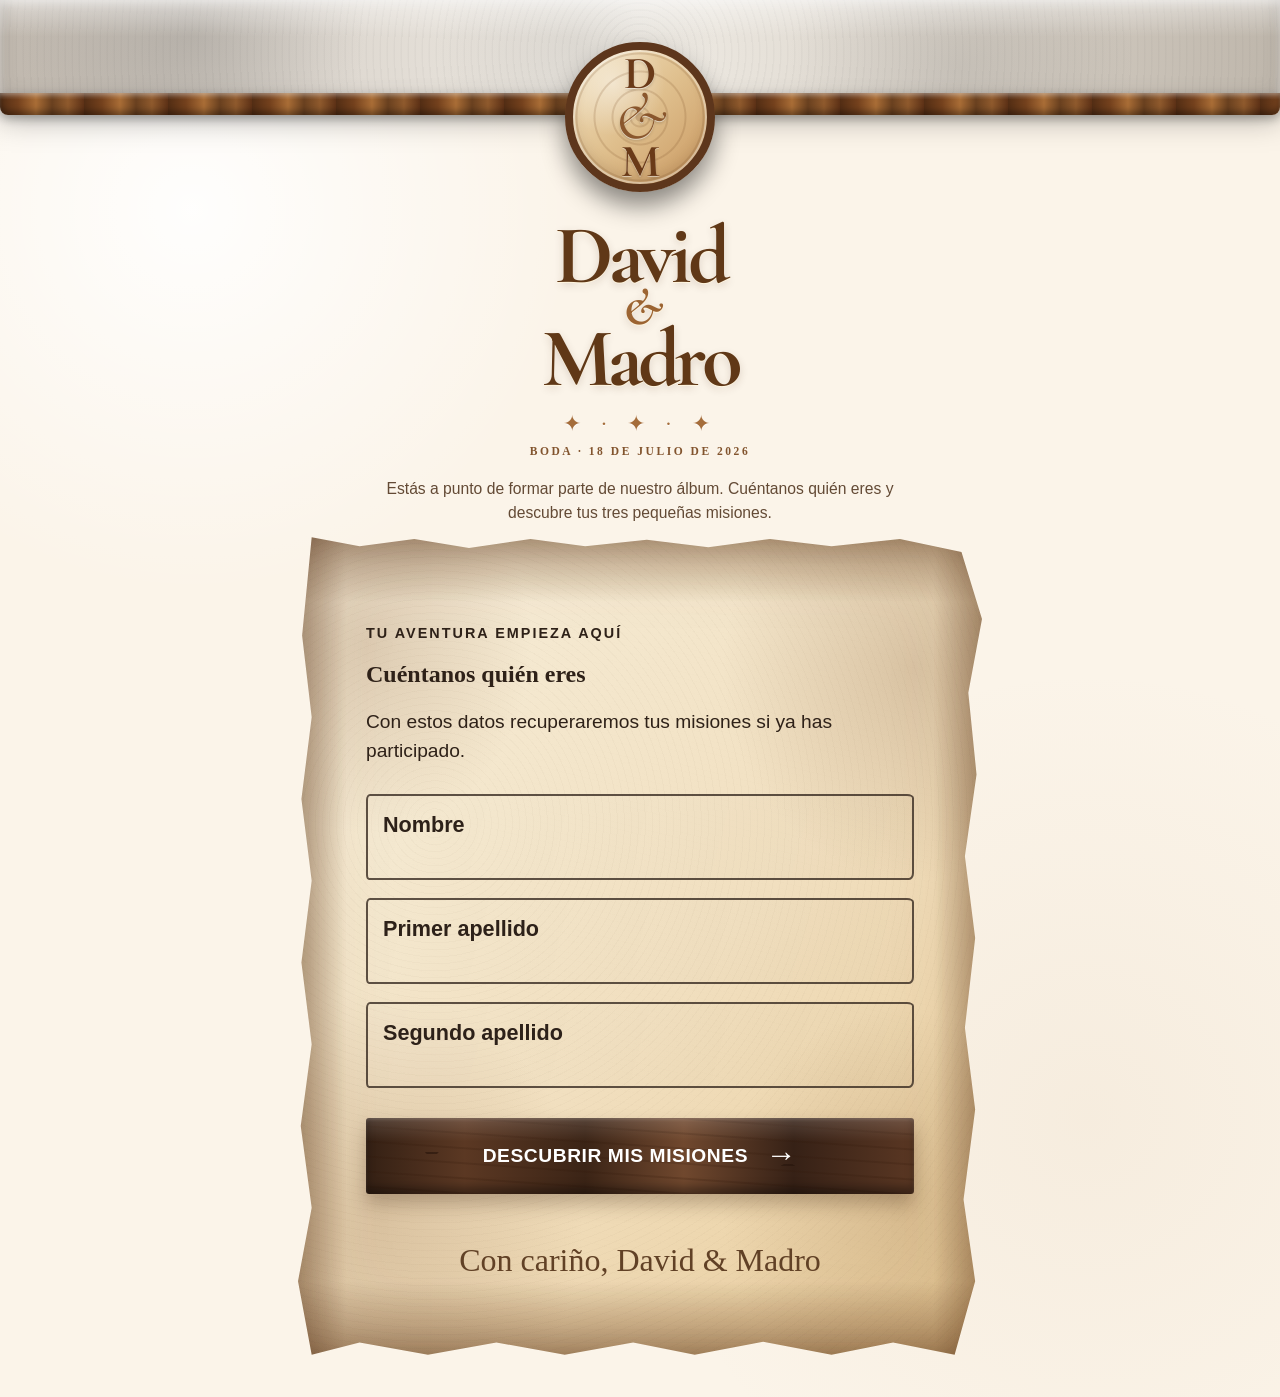
==== commit ec452720: "Actualiza el orden de los nombres a David y Madro" ====
--- a/templates/index.html
+++ b/templates/index.html
@@ -1,10 +1,10 @@
 <!doctype html>
 <html lang="es">
 <head>
-  <meta charset="utf-8">
+  <meta charset="UTF-8">
   <meta name="viewport" content="width=device-width, initial-scale=1, viewport-fit=cover">
   <meta name="theme-color" content="#ead7b9">
-  <title>Madro &amp; David · Boda</title>
+  <title>David &amp; Madro · Boda</title>
   <link rel="preconnect" href="https://fonts.googleapis.com">
   <link rel="preconnect" href="https://fonts.gstatic.com" crossorigin>
   <link href="https://fonts.googleapis.com/css2?family=Cormorant+Garamond:ital,wght@0,500;0,600;0,700;1,500&family=Josefin+Sans:wght@300;400;500;600&display=swap" rel="stylesheet">
@@ -30,9 +30,9 @@
 <body class="index-page curtain-active">
   <header class="top-support" aria-hidden="true">
     <div class="wood-medallion">
+      <span class="letter">D</span>
+      <span class="ampersand">&amp;</span>
       <span class="letter">M</span>
-      <span class="ampersand">&amp;</span>
-      <span class="letter">D</span>
     </div>
   </header>
 
@@ -44,7 +44,7 @@
 
   <main class="pergamino">
     <header class="wedding-hero">
-      <h1 class="wedding-hero__names"><span>Madro</span><span class="wedding-hero__amp">&amp;</span><span>David</span></h1>
+      <h1 class="wedding-hero__names"><span>David</span><span class="wedding-hero__amp">&amp;</span><span>Madro</span></h1>
       <div class="wedding-hero__divider" aria-hidden="true">✦ · ✦ · ✦</div>
       <p class="wedding-hero__date">Boda · 18 de julio de 2026</p>
       <p class="wedding-hero__message">Estás a punto de formar parte de nuestro álbum. Cuéntanos quién eres y descubre tus tres pequeñas misiones.</p>
@@ -75,7 +75,7 @@
 
         <button type="submit" class="boton-madera">Descubrir mis misiones <span class="flecha" aria-hidden="true">→</span></button>
         <div id="form-alert" class="alert" role="alert" aria-live="polite"></div>
-        <p class="firma">Con cariño, Madro &amp; David</p>
+        <p class="firma">Con cariño, David &amp; Madro</p>
       </form>
     </section>
   </main>
